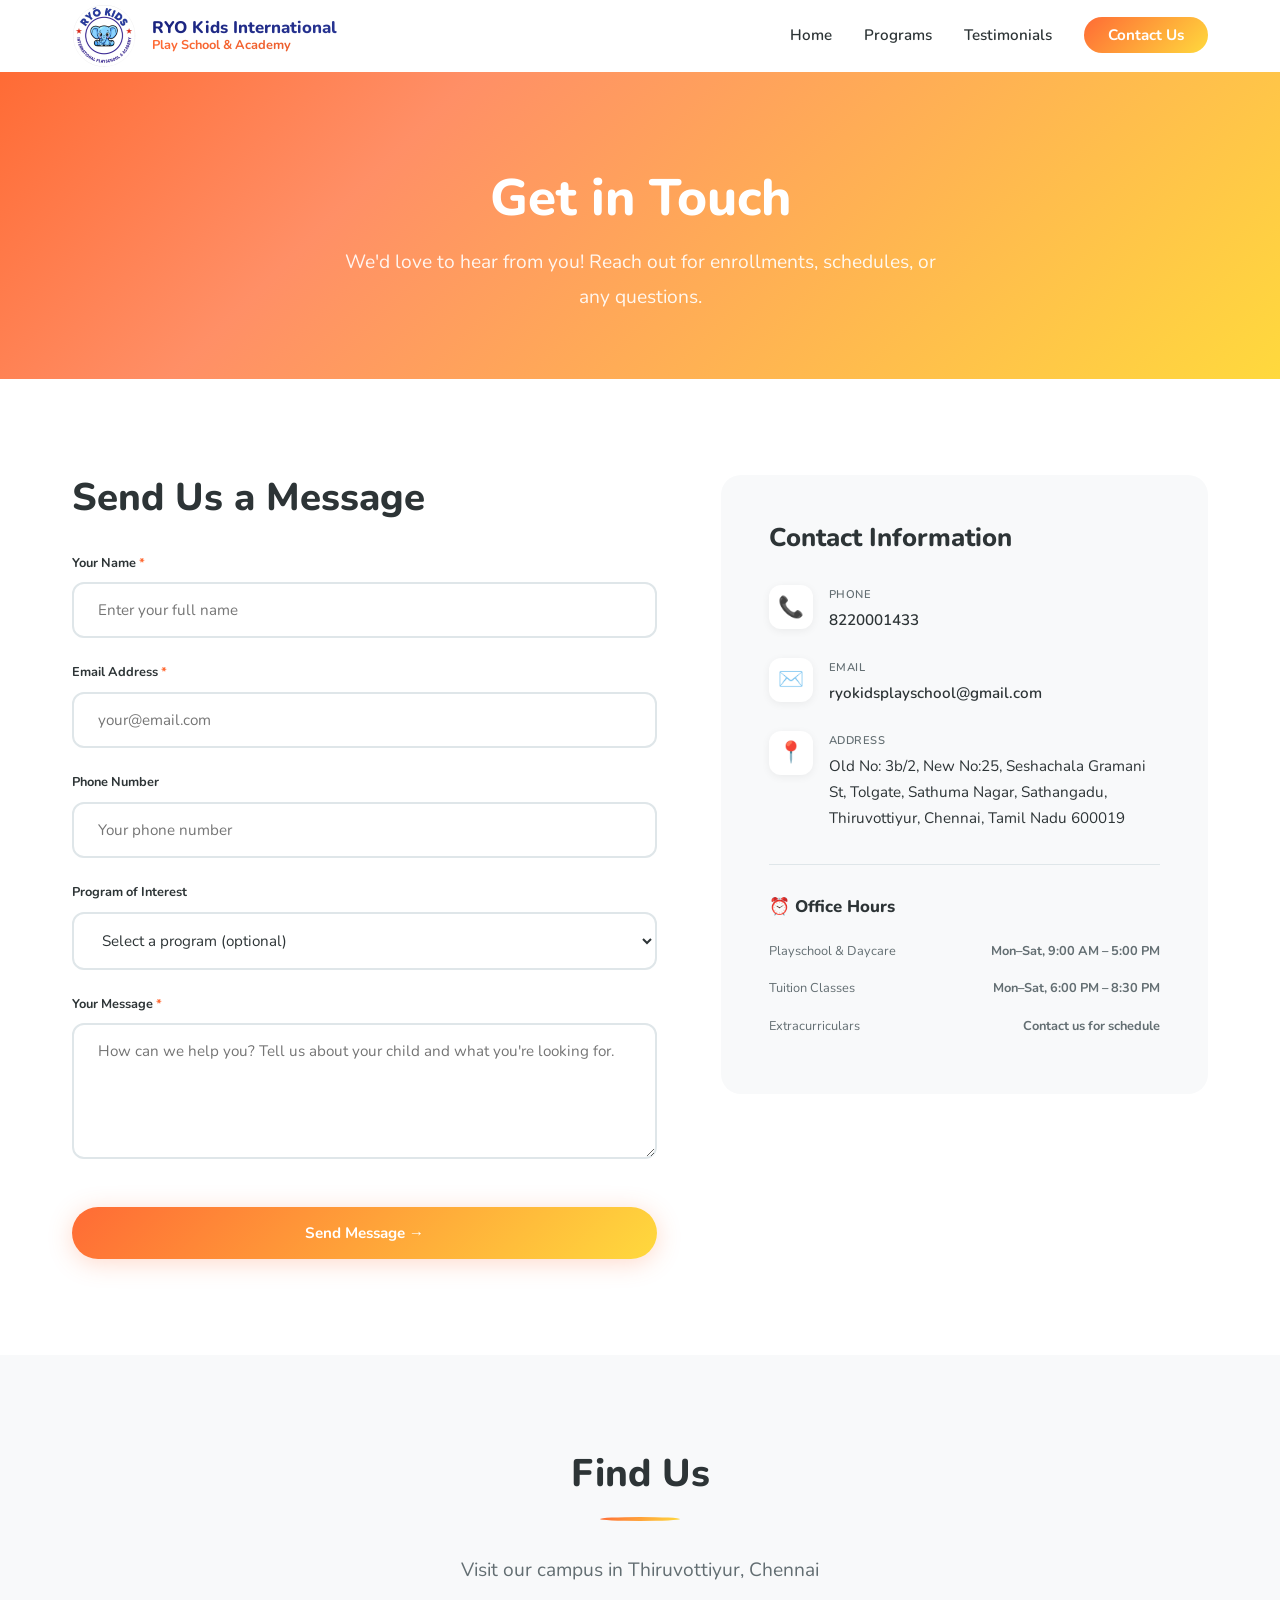
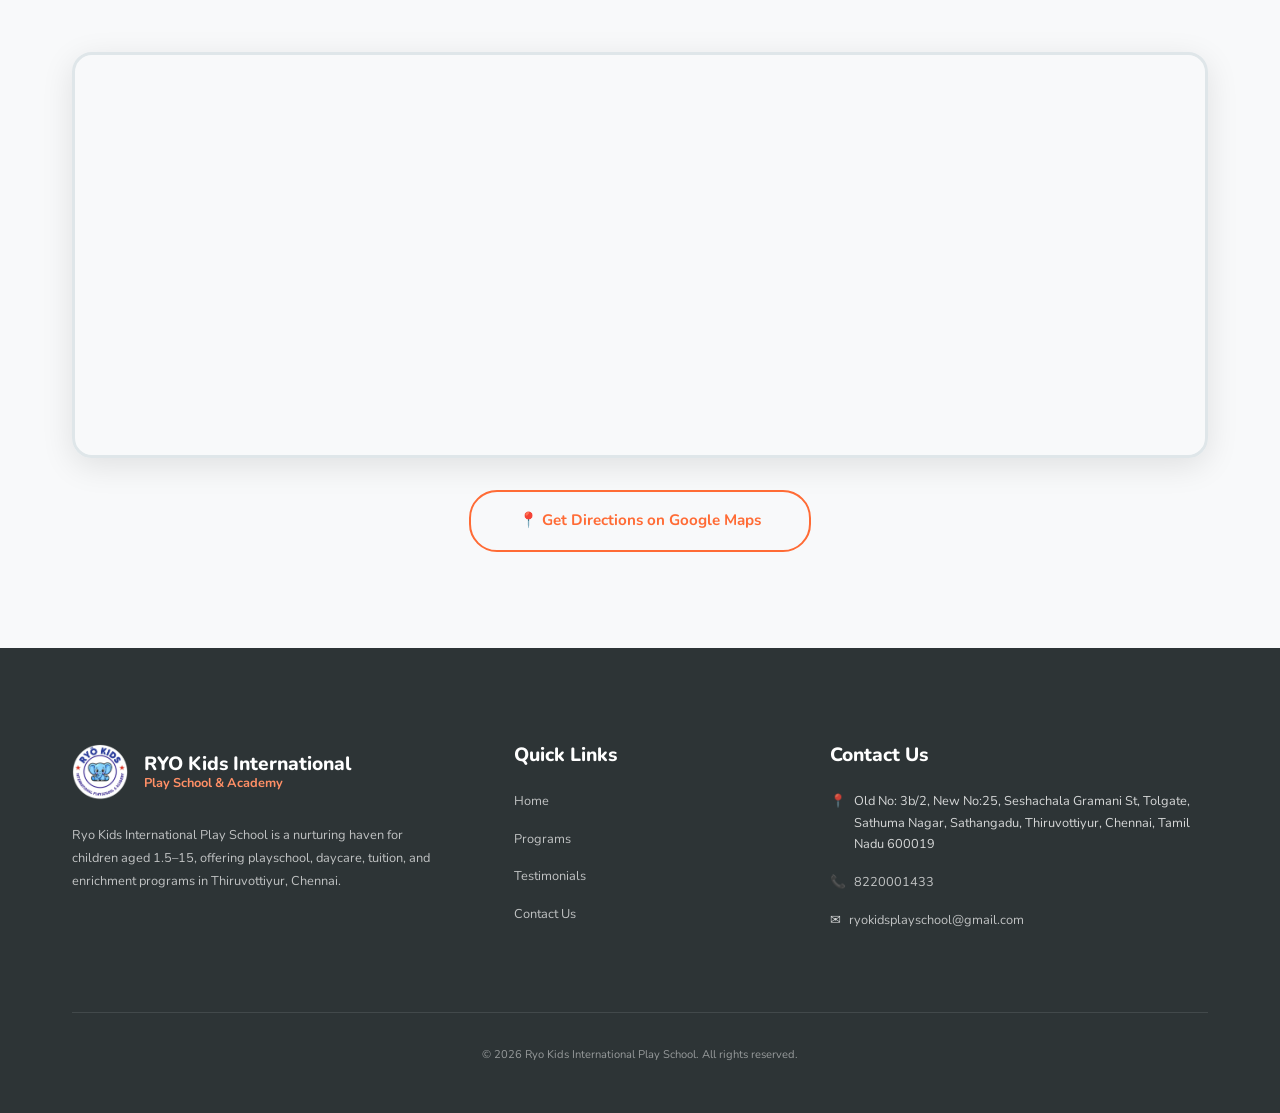
==== contact.html @ 199b9e84 "first commit" ====
<!DOCTYPE html>
<html lang="en">
<head>
  <meta charset="UTF-8">
  <meta name="viewport" content="width=device-width, initial-scale=1.0">
  <title>Contact Us | Ryo Kids International Play School</title>
  <meta name="description" content="Contact Ryo Kids International Play School for enrollments, fees, and schedules. Visit us at Thiruvottiyur, Chennai or call 8220001433.">
  <meta name="keywords" content="contact Ryo Kids, playschool enrollment Chennai, daycare admission Thiruvottiyur, kids program enquiry">
  <meta name="robots" content="index, follow">
  <link rel="canonical" href="http://ryokidsplayschool.com/contact.html">

  <!-- Open Graph -->
  <meta property="og:title" content="Contact Us | Ryo Kids International Play School">
  <meta property="og:description" content="Get in touch for enrollments, schedules, and fees. We're in Thiruvottiyur, Chennai.">
  <meta property="og:type" content="website">
  <meta property="og:url" content="http://ryokidsplayschool.com/contact.html">
  <meta property="og:image" content="http://ryokidsplayschool.com/images/playschool.png">

  <!-- Google Fonts -->
  <link rel="preconnect" href="https://fonts.googleapis.com">
  <link rel="preconnect" href="https://fonts.gstatic.com" crossorigin>
  <link href="https://fonts.googleapis.com/css2?family=Nunito:wght@400;600;700;800&display=swap" rel="stylesheet">

  <link rel="icon" type="image/x-icon" href="images/favicon.ico">
  <link rel="stylesheet" href="index.css">

  <!-- Google reCAPTCHA -->
  <script src="https://www.google.com/recaptcha/api.js" async defer></script>

  <!-- Google Analytics -->
  <script async src="https://www.googletagmanager.com/gtag/js?id=G-XXXXXXXXXX"></script>
  <script>
    window.dataLayer = window.dataLayer || [];
    function gtag(){dataLayer.push(arguments);}
    gtag('js', new Date());
    gtag('config', 'G-XXXXXXXXXX');
  </script>
</head>
<body>
  <!-- Header -->
  <header class="header" id="header">
    <nav class="nav container" aria-label="Main navigation">
      <a class="nav-logo" href="index.html">
        <img src="images/logo.png" alt="RYO Kids Logo" class="nav-logo-img"><span class="logo-text"><span class="logo-line1">RYO Kids International</span><span class="logo-line2">Play School & Academy</span></span>
      </a>
      <ul class="nav-links" id="nav-links">
        <li><a href="index.html">Home</a></li>
        <li><a href="programs.html">Programs</a></li>
        <li><a href="testimonials.html">Testimonials</a></li>
        <li><a href="contact.html" class="nav-cta active">Contact Us</a></li>
      </ul>
      <button class="nav-toggle" id="nav-toggle" aria-label="Toggle navigation" aria-expanded="false">☰</button>
    </nav>
    <div class="nav-overlay" id="nav-overlay"></div>
  </header>

  <main>
    <!-- Page Hero -->
    <section class="page-hero" id="page-hero">
      <div class="container">
        <h1>Get in Touch</h1>
        <p>We'd love to hear from you! Reach out for enrollments, schedules, or any questions.</p>
      </div>
    </section>

    <!-- Contact Section -->
    <section class="section" id="contact-section">
      <div class="container">
        <div class="contact-layout">

          <!-- Contact Form -->
          <div>
            <h2 style="margin-bottom: var(--space-xl);">Send Us a Message</h2>
            <!-- Configure form action URL to your backend endpoint -->
            <form id="contact-form" class="contact-form" action="#" method="POST" novalidate>

              <div class="form-group">
                <label for="name">Your Name <span style="color: var(--color-primary);">*</span></label>
                <input type="text" id="name" name="name" required placeholder="Enter your full name" autocomplete="name">
                <span class="form-error-text">Please enter your name</span>
              </div>

              <div class="form-group">
                <label for="email">Email Address <span style="color: var(--color-primary);">*</span></label>
                <input type="email" id="email" name="email" required placeholder="your@email.com" autocomplete="email">
                <span class="form-error-text">Please enter a valid email address</span>
              </div>

              <div class="form-group">
                <label for="phone">Phone Number</label>
                <input type="tel" id="phone" name="phone" placeholder="Your phone number" autocomplete="tel">
              </div>

              <div class="form-group">
                <label for="program">Program of Interest</label>
                <select id="program" name="program">
                  <option value="">Select a program (optional)</option>
                  <option value="playschool">Playschool & Daycare</option>
                  <option value="tuition">Tuition (Grades 1–10)</option>
                  <option value="drawing">Drawing</option>
                  <option value="karate">Karate</option>
                  <option value="dance">Dance</option>
                  <option value="keyboard">Keyboard Music</option>
                  <option value="handwriting">Handwriting</option>
                  <option value="yoga">Yoga</option>
                  <option value="tenth-grade">10th Grade Special Coaching</option>
                </select>
              </div>

              <div class="form-group">
                <label for="message">Your Message <span style="color: var(--color-primary);">*</span></label>
                <textarea id="message" name="message" rows="5" required placeholder="How can we help you? Tell us about your child and what you're looking for."></textarea>
                <span class="form-error-text">Please enter your message</span>
              </div>

              <!-- Google reCAPTCHA — Replace YOUR_RECAPTCHA_SITE_KEY with your actual key -->
              <div class="g-recaptcha" data-sitekey="YOUR_RECAPTCHA_SITE_KEY"></div>

              <button type="submit" class="btn-primary" id="submit-btn" style="width: 100%; justify-content: center;">Send Message →</button>

              <!-- Success Message -->
              <div id="form-success" class="form-message success" style="display: none;">
                ✅ Thank you for reaching out! We'll get back to you within 24 hours.
              </div>

              <!-- Error Message -->
              <div id="form-error" class="form-message error" style="display: none;">
                ❌ Something went wrong. Please try again, or contact us directly at <a href="tel:8220001433">8220001433</a> or <a href="mailto:ryokidsplayschool@gmail.com">ryokidsplayschool@gmail.com</a>
              </div>
            </form>
          </div>

          <!-- Contact Info Sidebar -->
          <div>
            <div class="contact-info-card">
              <h3>Contact Information</h3>

              <div class="contact-info-item">
                <div class="contact-info-icon">📞</div>
                <div>
                  <div class="contact-info-label">Phone</div>
                  <a href="tel:8220001433">8220001433</a>
                </div>
              </div>

              <div class="contact-info-item">
                <div class="contact-info-icon">✉️</div>
                <div>
                  <div class="contact-info-label">Email</div>
                  <a href="mailto:ryokidsplayschool@gmail.com">ryokidsplayschool@gmail.com</a>
                </div>
              </div>

              <div class="contact-info-item">
                <div class="contact-info-icon">📍</div>
                <div>
                  <div class="contact-info-label">Address</div>
                  <span>Old No: 3b/2, New No:25, Seshachala Gramani St, Tolgate, Sathuma Nagar, Sathangadu, Thiruvottiyur, Chennai, Tamil Nadu 600019</span>
                </div>
              </div>

              <div class="office-hours">
                <h4>⏰ Office Hours</h4>
                <div class="office-hours-item">
                  <span>Playschool & Daycare</span>
                  <strong>Mon–Sat, 9:00 AM – 5:00 PM</strong>
                </div>
                <div class="office-hours-item">
                  <span>Tuition Classes</span>
                  <strong>Mon–Sat, 6:00 PM – 8:30 PM</strong>
                </div>
                <div class="office-hours-item">
                  <span>Extracurriculars</span>
                  <strong>Contact us for schedule</strong>
                </div>
              </div>
            </div>
          </div>

        </div>
      </div>
    </section>

    <!-- Google Map Section -->
    <section class="section section-alt" id="map-section">
      <div class="container">
        <h2 class="section-title">Find Us</h2>
        <p class="section-subtitle">Visit our campus in Thiruvottiyur, Chennai</p>

        <div class="map-container">
          <iframe
            src="https://www.google.com/maps/embed?pb=!1m18!1m12!1m3!1d3885.2!2d80.3!3d13.15!2m3!1f0!2f0!3f0!3m2!1i1024!2i768!4f13.1!3m3!1m2!1s0x0%3A0x0!2sSeshachala+Gramani+St%2C+Sathangadu%2C+Thiruvottiyur%2C+Chennai%2C+Tamil+Nadu+600019!5e0!3m2!1sen!2sin!4v1"
            width="100%"
            height="400"
            style="border:0;"
            allowfullscreen=""
            loading="lazy"
            referrerpolicy="no-referrer-when-downgrade"
            title="Ryo Kids International Play School Location"
          ></iframe>
        </div>

        <div class="text-center" style="margin-top: var(--space-xl);">
          <a class="btn-secondary" href="https://www.google.com/maps/search/Old+No+3b+2+New+No+25+Seshachala+Gramani+St+Tolgate+Sathuma+Nagar+Sathangadu+Thiruvottiyur+Chennai+Tamil+Nadu+600019" target="_blank" rel="noopener noreferrer" id="map-directions-link">
            📍 Get Directions on Google Maps
          </a>
        </div>
      </div>
    </section>
  </main>

  <!-- Footer -->
  <footer class="footer" id="footer">
    <div class="container">
      <div class="footer-grid">
        <div>
          <div class="footer-brand">
            <img src="images/logo.png" alt="RYO Kids Logo">
            <div class="footer-brand-text">
              <span class="footer-line1">RYO Kids International</span>
              <span class="footer-line2">Play School & Academy</span>
            </div>
          </div>
          <p>Ryo Kids International Play School is a nurturing haven for children aged 1.5–15, offering playschool, daycare, tuition, and enrichment programs in Thiruvottiyur, Chennai.</p>
        </div>
        <div>
          <h4>Quick Links</h4>
          <div class="footer-links">
            <a href="index.html">Home</a>
            <a href="programs.html">Programs</a>
            <a href="testimonials.html">Testimonials</a>
            <a href="contact.html">Contact Us</a>
          </div>
        </div>
        <div>
          <h4>Contact Us</h4>
          <div class="footer-contact-item"><span>📍</span><span>Old No: 3b/2, New No:25, Seshachala Gramani St, Tolgate, Sathuma Nagar, Sathangadu, Thiruvottiyur, Chennai, Tamil Nadu 600019</span></div>
          <div class="footer-contact-item"><span>📞</span><a href="tel:8220001433">8220001433</a></div>
          <div class="footer-contact-item"><span>✉</span><a href="mailto:ryokidsplayschool@gmail.com">ryokidsplayschool@gmail.com</a></div>
        </div>
      </div>
      <div class="footer-bottom">
        <p>© 2026 Ryo Kids International Play School. All rights reserved.</p>
      </div>
    </div>
  </footer>

  <button class="back-to-top" id="back-to-top" aria-label="Back to top">↑</button>
  <script src="script.js"></script>
</body>
</html>
---- index.css ----
/* ============================================
   RYO KIDS INTERNATIONAL PLAY SCHOOL
   Design System & Global Styles
   ============================================ */

/* ---------- CSS Reset ---------- */
*, *::before, *::after {
  box-sizing: border-box;
  margin: 0;
  padding: 0;
}

html {
  scroll-behavior: smooth;
  scroll-padding-top: 80px;
}

/* ---------- Design Tokens ---------- */
:root {
  /* Primary Colors */
  --color-primary: #FF6B35;
  --color-primary-dark: #E55A2B;
  --color-primary-light: #FF8F66;
  --color-secondary: #4ECDC4;
  --color-secondary-dark: #3DBDB5;
  --color-secondary-light: #7EDDD7;
  --color-accent: #7B68EE;
  --color-accent-light: #9D8FF2;

  /* Supporting Colors */
  --color-yellow: #FFD93D;
  --color-yellow-light: #FFF3B0;
  --color-green: #2ECC71;
  --color-green-light: #A3E4C1;
  --color-pink: #FF6B8A;
  --color-pink-light: #FFB3C6;

  /* Neutrals */
  --color-dark: #2D3436;
  --color-dark-soft: #636E72;
  --color-gray: #B2BEC3;
  --color-gray-light: #DFE6E9;
  --color-light: #F8F9FA;
  --color-white: #FFFFFF;

  /* Gradients */
  --gradient-primary: linear-gradient(135deg, #FF6B35 0%, #FFD93D 100%);
  --gradient-secondary: linear-gradient(135deg, #4ECDC4 0%, #7B68EE 100%);
  --gradient-hero: linear-gradient(135deg, #FF6B35 0%, #FF8F66 30%, #FFD93D 100%);
  --gradient-cta: linear-gradient(135deg, #4ECDC4 0%, #2ECC71 100%);
  --gradient-dark: linear-gradient(135deg, #2D3436 0%, #636E72 100%);

  /* Typography */
  --font-primary: 'Nunito', sans-serif;
  --fs-xs: clamp(0.7rem, 0.8vw, 0.8rem);
  --fs-sm: clamp(0.8rem, 0.9vw, 0.9rem);
  --fs-base: clamp(0.95rem, 1vw, 1.05rem);
  --fs-md: clamp(1.05rem, 1.15vw, 1.15rem);
  --fs-lg: clamp(1.2rem, 1.5vw, 1.35rem);
  --fs-xl: clamp(1.4rem, 2vw, 1.75rem);
  --fs-2xl: clamp(1.75rem, 2.5vw, 2.25rem);
  --fs-3xl: clamp(2rem, 3vw, 2.75rem);
  --fs-4xl: clamp(2.5rem, 4vw, 3.5rem);

  /* Spacing */
  --space-xs: 0.25rem;
  --space-sm: 0.5rem;
  --space-md: 1rem;
  --space-lg: 1.5rem;
  --space-xl: 2rem;
  --space-2xl: 3rem;
  --space-3xl: 4rem;
  --space-4xl: 6rem;

  /* Border Radius */
  --radius-sm: 6px;
  --radius-md: 12px;
  --radius-lg: 20px;
  --radius-xl: 28px;
  --radius-full: 50%;

  /* Shadows */
  --shadow-sm: 0 2px 8px rgba(0,0,0,0.06);
  --shadow-md: 0 4px 16px rgba(0,0,0,0.08);
  --shadow-lg: 0 8px 32px rgba(0,0,0,0.1);
  --shadow-xl: 0 16px 48px rgba(0,0,0,0.12);
  --shadow-glow: 0 4px 24px rgba(255,107,53,0.25);

  /* Transitions */
  --transition-fast: 0.2s ease;
  --transition-normal: 0.3s ease;
  --transition-slow: 0.5s ease;
  --transition-bounce: 0.4s cubic-bezier(0.34, 1.56, 0.64, 1);

  /* Layout */
  --max-width: 1200px;
  --header-height: 72px;
}

/* ---------- Base Styles ---------- */
body {
  font-family: var(--font-primary);
  font-size: var(--fs-base);
  color: var(--color-dark);
  background-color: var(--color-white);
  line-height: 1.7;
  -webkit-font-smoothing: antialiased;
  -moz-osx-font-smoothing: grayscale;
  overflow-x: hidden;
}

h1, h2, h3, h4, h5, h6 {
  font-weight: 800;
  line-height: 1.2;
  color: var(--color-dark);
  margin-bottom: var(--space-md);
}

h1 { font-size: var(--fs-4xl); }
h2 { font-size: var(--fs-3xl); }
h3 { font-size: var(--fs-2xl); }
h4 { font-size: var(--fs-xl); }
h5 { font-size: var(--fs-lg); }
h6 { font-size: var(--fs-md); }

p {
  margin-bottom: var(--space-md);
  color: var(--color-dark-soft);
  line-height: 1.8;
}

a {
  color: var(--color-primary);
  text-decoration: none;
  transition: color var(--transition-fast);
}

a:hover {
  color: var(--color-primary-dark);
}

img {
  max-width: 100%;
  height: auto;
  display: block;
}

ul, ol {
  list-style: none;
}

/* ---------- Layout Utilities ---------- */
.container {
  max-width: var(--max-width);
  margin: 0 auto;
  padding: 0 var(--space-xl);
}

.section {
  padding: var(--space-4xl) 0;
}

.section-alt {
  background-color: var(--color-light);
}

.grid {
  display: grid;
  gap: var(--space-xl);
}

.flex-center {
  display: flex;
  align-items: center;
  justify-content: center;
}

.flex-between {
  display: flex;
  align-items: center;
  justify-content: space-between;
}

.flex-column {
  display: flex;
  flex-direction: column;
}

.text-center {
  text-align: center;
}

/* ---------- Section Title ---------- */
.section-title {
  font-size: var(--fs-3xl);
  text-align: center;
  margin-bottom: var(--space-3xl);
  position: relative;
  padding-bottom: var(--space-lg);
}

.section-title::after {
  content: '';
  position: absolute;
  bottom: 0;
  left: 50%;
  transform: translateX(-50%);
  width: 80px;
  height: 4px;
  background: var(--gradient-primary);
  border-radius: var(--radius-full);
}

.section-subtitle {
  text-align: center;
  font-size: var(--fs-lg);
  color: var(--color-dark-soft);
  max-width: 600px;
  margin: calc(-1 * var(--space-xl)) auto var(--space-3xl);
}

/* ---------- Buttons ---------- */
.btn-primary {
  display: inline-flex;
  align-items: center;
  gap: var(--space-sm);
  padding: var(--space-md) var(--space-2xl);
  background: var(--gradient-primary);
  color: var(--color-white);
  font-family: var(--font-primary);
  font-size: var(--fs-base);
  font-weight: 700;
  border: none;
  border-radius: var(--radius-xl);
  cursor: pointer;
  transition: all var(--transition-normal);
  box-shadow: var(--shadow-glow);
  text-decoration: none;
}

.btn-primary:hover {
  transform: translateY(-2px);
  box-shadow: 0 8px 32px rgba(255,107,53,0.35);
  color: var(--color-white);
}

.btn-primary:active {
  transform: translateY(0);
}

.btn-secondary {
  display: inline-flex;
  align-items: center;
  gap: var(--space-sm);
  padding: var(--space-md) var(--space-2xl);
  background: transparent;
  color: var(--color-primary);
  font-family: var(--font-primary);
  font-size: var(--fs-base);
  font-weight: 700;
  border: 2px solid var(--color-primary);
  border-radius: var(--radius-xl);
  cursor: pointer;
  transition: all var(--transition-normal);
  text-decoration: none;
}

.btn-secondary:hover {
  background: var(--color-primary);
  color: var(--color-white);
  transform: translateY(-2px);
}

.btn-white {
  display: inline-flex;
  align-items: center;
  gap: var(--space-sm);
  padding: var(--space-md) var(--space-2xl);
  background: var(--color-white);
  color: var(--color-primary);
  font-family: var(--font-primary);
  font-size: var(--fs-base);
  font-weight: 700;
  border: none;
  border-radius: var(--radius-xl);
  cursor: pointer;
  transition: all var(--transition-normal);
  box-shadow: var(--shadow-md);
  text-decoration: none;
}

.btn-white:hover {
  transform: translateY(-2px);
  box-shadow: var(--shadow-lg);
  color: var(--color-primary-dark);
}

/* ---------- Cards ---------- */
.card {
  background: var(--color-white);
  border-radius: var(--radius-lg);
  box-shadow: var(--shadow-md);
  overflow: hidden;
  transition: all var(--transition-normal);
}

.card:hover {
  transform: translateY(-6px);
  box-shadow: var(--shadow-xl);
}

/* ---------- Header / Navbar ---------- */
.header {
  position: fixed;
  top: 0;
  left: 0;
  right: 0;
  height: var(--header-height);
  background: rgba(255,255,255,0.95);
  backdrop-filter: blur(12px);
  -webkit-backdrop-filter: blur(12px);
  z-index: 1000;
  transition: all var(--transition-normal);
  border-bottom: 1px solid transparent;
}

.header.scrolled {
  background: rgba(255,255,255,0.98);
  border-bottom: 1px solid var(--color-gray-light);
  box-shadow: var(--shadow-sm);
}

.nav {
  display: flex;
  align-items: center;
  justify-content: space-between;
  height: 100%;
}

.nav-logo {
  font-size: var(--fs-lg);
  font-weight: 800;
  color: var(--color-dark);
  text-decoration: none;
  display: flex;
  align-items: center;
  gap: var(--space-md);
  transition: color var(--transition-fast);
}

.nav-logo:hover {
  color: var(--color-primary);
}

.nav-logo img {
  height: 64px;
  width: auto;
}

.nav-logo-img {
  height: 64px;
  width: 64px;
  border-radius: var(--radius-full);
  object-fit: cover;
  flex-shrink: 0;
}

.logo-text {
  display: flex;
  flex-direction: column;
  line-height: 1.2;
}

.logo-text .logo-line1 {
  background: linear-gradient(135deg, #1a237e 0%, #283593 100%);
  -webkit-background-clip: text;
  -webkit-text-fill-color: transparent;
  background-clip: text;
  font-size: var(--fs-md);
  font-weight: 800;
  white-space: nowrap;
}

.logo-text .logo-line2 {
  background: linear-gradient(135deg, #FF6B35 0%, #E55A2B 100%);
  -webkit-background-clip: text;
  -webkit-text-fill-color: transparent;
  background-clip: text;
  font-size: var(--fs-sm);
  font-weight: 700;
  white-space: nowrap;
}

.nav-links {
  display: flex;
  align-items: center;
  gap: var(--space-xl);
}

.nav-links a {
  font-size: var(--fs-base);
  font-weight: 600;
  color: var(--color-dark);
  text-decoration: none;
  position: relative;
  padding: var(--space-xs) 0;
  transition: color var(--transition-fast);
}

.nav-links a::after {
  content: '';
  position: absolute;
  bottom: -2px;
  left: 0;
  width: 0;
  height: 3px;
  background: var(--gradient-primary);
  border-radius: var(--radius-full);
  transition: width var(--transition-normal);
}

.nav-links a:hover,
.nav-links a.active {
  color: var(--color-primary);
}

.nav-links a:hover::after,
.nav-links a.active::after {
  width: 100%;
}

.nav-cta {
  padding: var(--space-sm) var(--space-lg) !important;
  background: var(--gradient-primary);
  color: var(--color-white) !important;
  border-radius: var(--radius-xl);
  font-weight: 700 !important;
}

.nav-cta::after {
  display: none !important;
}

.nav-cta:hover {
  color: var(--color-white) !important;
  transform: translateY(-1px);
  box-shadow: var(--shadow-glow);
}

.nav-toggle {
  display: none;
  background: none;
  border: none;
  font-size: 1.8rem;
  color: var(--color-dark);
  cursor: pointer;
  padding: var(--space-sm);
  line-height: 1;
  z-index: 1001;
}

/* ---------- Hero Section ---------- */
.hero {
  margin-top: var(--header-height);
  min-height: 85vh;
  display: flex;
  align-items: center;
  position: relative;
  overflow: hidden;
  background: var(--gradient-hero);
}

.hero::before {
  content: '';
  position: absolute;
  top: -50%;
  right: -20%;
  width: 600px;
  height: 600px;
  border-radius: 50%;
  background: rgba(255,255,255,0.1);
  animation: float 8s ease-in-out infinite;
}

.hero::after {
  content: '';
  position: absolute;
  bottom: -30%;
  left: -10%;
  width: 400px;
  height: 400px;
  border-radius: 50%;
  background: rgba(255,255,255,0.08);
  animation: float 6s ease-in-out infinite reverse;
}

.hero-content {
  position: relative;
  z-index: 1;
  text-align: center;
  padding: var(--space-4xl) 0;
}

.hero h1 {
  color: var(--color-white);
  margin-bottom: var(--space-lg);
  text-shadow: 0 2px 8px rgba(0,0,0,0.1);
}

.hero p {
  color: rgba(255,255,255,0.9);
  font-size: var(--fs-lg);
  max-width: 700px;
  margin: 0 auto var(--space-2xl);
}

.hero-buttons {
  display: flex;
  gap: var(--space-lg);
  justify-content: center;
  flex-wrap: wrap;
}

/* ---------- Programs Grid (Homepage) ---------- */
.programs-grid {
  display: grid;
  grid-template-columns: repeat(3, 1fr);
  gap: var(--space-xl);
}

.program-card {
  text-decoration: none;
  color: inherit;
  display: flex;
  flex-direction: column;
}

.program-card:hover {
  color: inherit;
}

.program-card img {
  width: 100%;
  height: 220px;
  object-fit: cover;
  transition: transform var(--transition-normal);
}

.program-card:hover img {
  transform: scale(1.05);
}

.program-card-content {
  padding: var(--space-lg);
  flex: 1;
  display: flex;
  flex-direction: column;
}

.program-card h3 {
  font-size: var(--fs-lg);
  margin-bottom: var(--space-sm);
  color: var(--color-dark);
}

.program-card p {
  font-size: var(--fs-sm);
  color: var(--color-dark-soft);
  flex: 1;
}

.card-link {
  color: var(--color-primary);
  font-weight: 700;
  font-size: var(--fs-sm);
  display: inline-flex;
  align-items: center;
  gap: var(--space-xs);
  margin-top: var(--space-md);
  transition: gap var(--transition-fast);
}

.program-card:hover .card-link {
  gap: var(--space-sm);
}

/* ---------- Programs Page - Alternating Sections ---------- */
.program-section {
  display: grid;
  grid-template-columns: 1fr 1fr;
  gap: var(--space-3xl);
  align-items: center;
  padding: var(--space-4xl) 0;
}

.program-section:nth-child(even) .program-section-image {
  order: 2;
}

.program-section:nth-child(even) .program-section-content {
  order: 1;
}

.program-section-image {
  border-radius: var(--radius-lg);
  overflow: hidden;
  box-shadow: var(--shadow-lg);
  position: relative;
}

.program-section-image img {
  width: 100%;
  height: 400px;
  object-fit: cover;
  transition: transform var(--transition-slow);
}

.program-section:hover .program-section-image img {
  transform: scale(1.03);
}

.program-section-image::after {
  content: '';
  position: absolute;
  inset: 0;
  background: linear-gradient(to bottom, transparent 60%, rgba(0,0,0,0.15));
  pointer-events: none;
}

.program-section-content h2 {
  font-size: var(--fs-2xl);
  margin-bottom: var(--space-md);
  color: var(--color-dark);
}

.program-section-content .program-meta {
  display: flex;
  flex-wrap: wrap;
  gap: var(--space-md);
  margin-bottom: var(--space-lg);
}

.program-meta-item {
  display: inline-flex;
  align-items: center;
  gap: var(--space-xs);
  padding: var(--space-xs) var(--space-md);
  background: var(--color-light);
  border-radius: var(--radius-xl);
  font-size: var(--fs-sm);
  font-weight: 600;
  color: var(--color-dark-soft);
}

.program-section-content p {
  font-size: var(--fs-base);
  line-height: 1.8;
  color: var(--color-dark-soft);
  margin-bottom: var(--space-lg);
}

.program-section-content .btn-primary {
  align-self: flex-start;
}

/* Program section divider */
.program-section + .program-section {
  border-top: 1px solid var(--color-gray-light);
}

/* ---------- Quick Nav (Programs Page) ---------- */
.quick-nav {
  position: sticky;
  top: var(--header-height);
  background: var(--color-white);
  border-bottom: 1px solid var(--color-gray-light);
  z-index: 99;
  overflow-x: auto;
  -webkit-overflow-scrolling: touch;
  scrollbar-width: none;
}

.quick-nav::-webkit-scrollbar {
  display: none;
}

.quick-nav-links {
  display: flex;
  gap: var(--space-xs);
  padding: var(--space-md) var(--space-xl);
  max-width: var(--max-width);
  margin: 0 auto;
  white-space: nowrap;
}

.quick-nav-links a {
  padding: var(--space-sm) var(--space-lg);
  border-radius: var(--radius-xl);
  font-size: var(--fs-sm);
  font-weight: 600;
  color: var(--color-dark-soft);
  text-decoration: none;
  transition: all var(--transition-fast);
  flex-shrink: 0;
}

.quick-nav-links a:hover,
.quick-nav-links a.active {
  background: var(--color-primary);
  color: var(--color-white);
}

/* ---------- Testimonials Grid ---------- */
.testimonials-grid {
  display: grid;
  grid-template-columns: repeat(3, 1fr);
  gap: var(--space-xl);
}

.testimonial-card {
  padding: var(--space-2xl);
  position: relative;
  border-left: 4px solid var(--color-primary);
}

.testimonial-card:nth-child(2) { border-left-color: var(--color-secondary); }
.testimonial-card:nth-child(3) { border-left-color: var(--color-accent); }
.testimonial-card:nth-child(4) { border-left-color: var(--color-green); }
.testimonial-card:nth-child(5) { border-left-color: var(--color-yellow); }
.testimonial-card:nth-child(6) { border-left-color: var(--color-pink); }

.testimonial-quote-mark {
  font-size: 4rem;
  line-height: 1;
  color: var(--color-gray-light);
  font-family: Georgia, serif;
  margin-bottom: var(--space-sm);
}

.testimonial-stars {
  color: var(--color-yellow);
  font-size: var(--fs-lg);
  margin-bottom: var(--space-md);
  letter-spacing: 2px;
}

.testimonial-text {
  font-size: var(--fs-base);
  line-height: 1.8;
  color: var(--color-dark-soft);
  font-style: italic;
  margin-bottom: var(--space-lg);
}

.testimonial-author {
  display: flex;
  align-items: center;
  gap: var(--space-md);
}

.testimonial-avatar {
  width: 48px;
  height: 48px;
  border-radius: var(--radius-full);
  display: flex;
  align-items: center;
  justify-content: center;
  font-weight: 800;
  font-size: var(--fs-sm);
  color: var(--color-white);
  flex-shrink: 0;
}

.testimonial-card:nth-child(1) .testimonial-avatar { background: var(--color-primary); }
.testimonial-card:nth-child(2) .testimonial-avatar { background: var(--color-secondary); }
.testimonial-card:nth-child(3) .testimonial-avatar { background: var(--color-accent); }
.testimonial-card:nth-child(4) .testimonial-avatar { background: var(--color-green); }
.testimonial-card:nth-child(5) .testimonial-avatar { background: var(--color-yellow); color: var(--color-dark); }
.testimonial-card:nth-child(6) .testimonial-avatar { background: var(--color-pink); }

.testimonial-name {
  font-weight: 700;
  color: var(--color-dark);
  font-size: var(--fs-base);
}

.testimonial-context {
  font-size: var(--fs-sm);
  color: var(--color-dark-soft);
}

/* ---------- Contact Page ---------- */
.contact-layout {
  display: grid;
  grid-template-columns: 1.2fr 1fr;
  gap: var(--space-3xl);
}

.contact-form {
  display: flex;
  flex-direction: column;
  gap: var(--space-lg);
}

.form-group {
  display: flex;
  flex-direction: column;
  gap: var(--space-sm);
}

.form-group label {
  font-weight: 700;
  font-size: var(--fs-sm);
  color: var(--color-dark);
}

.form-group input,
.form-group textarea,
.form-group select {
  padding: var(--space-md) var(--space-lg);
  border: 2px solid var(--color-gray-light);
  border-radius: var(--radius-md);
  font-family: var(--font-primary);
  font-size: var(--fs-base);
  color: var(--color-dark);
  transition: border-color var(--transition-fast), box-shadow var(--transition-fast);
  background: var(--color-white);
  width: 100%;
}

.form-group input:focus,
.form-group textarea:focus,
.form-group select:focus {
  outline: none;
  border-color: var(--color-primary);
  box-shadow: 0 0 0 4px rgba(255,107,53,0.1);
}

.form-group input.error,
.form-group textarea.error {
  border-color: #e74c3c;
  box-shadow: 0 0 0 4px rgba(231,76,60,0.1);
}

.form-error-text {
  font-size: var(--fs-xs);
  color: #e74c3c;
  display: none;
}

.form-group input.error ~ .form-error-text,
.form-group textarea.error ~ .form-error-text {
  display: block;
}

.form-message {
  padding: var(--space-md) var(--space-lg);
  border-radius: var(--radius-md);
  font-weight: 600;
  font-size: var(--fs-sm);
}

.form-message.success {
  background: var(--color-green-light);
  color: #1a7a42;
  border: 1px solid var(--color-green);
}

.form-message.error {
  background: #ffeaea;
  color: #c0392b;
  border: 1px solid #e74c3c;
}

/* Contact Info Sidebar */
.contact-info-card {
  background: var(--color-light);
  border-radius: var(--radius-lg);
  padding: var(--space-2xl);
}

.contact-info-card h3 {
  font-size: var(--fs-xl);
  margin-bottom: var(--space-xl);
}

.contact-info-item {
  display: flex;
  align-items: flex-start;
  gap: var(--space-md);
  margin-bottom: var(--space-lg);
}

.contact-info-icon {
  width: 44px;
  height: 44px;
  border-radius: var(--radius-md);
  display: flex;
  align-items: center;
  justify-content: center;
  font-size: 1.3rem;
  flex-shrink: 0;
  background: var(--color-white);
  box-shadow: var(--shadow-sm);
}

.contact-info-item a {
  color: var(--color-dark);
  font-weight: 600;
  transition: color var(--transition-fast);
}

.contact-info-item a:hover {
  color: var(--color-primary);
}

.contact-info-label {
  font-size: var(--fs-xs);
  color: var(--color-dark-soft);
  font-weight: 600;
  text-transform: uppercase;
  letter-spacing: 0.5px;
  margin-bottom: var(--space-xs);
}

.office-hours {
  margin-top: var(--space-xl);
  padding-top: var(--space-xl);
  border-top: 1px solid var(--color-gray-light);
}

.office-hours h4 {
  font-size: var(--fs-md);
  margin-bottom: var(--space-md);
}

.office-hours-item {
  display: flex;
  justify-content: space-between;
  padding: var(--space-sm) 0;
  font-size: var(--fs-sm);
  color: var(--color-dark-soft);
}

/* Map Section */
.map-section {
  margin-top: var(--space-3xl);
}

.map-container {
  border-radius: var(--radius-lg);
  overflow: hidden;
  box-shadow: var(--shadow-lg);
  border: 3px solid var(--color-gray-light);
}

.map-container iframe {
  width: 100%;
  height: 400px;
  display: block;
}

/* ---------- Contact CTA Strip ---------- */
.contact-cta {
  background: var(--gradient-dark);
  color: var(--color-white);
  text-align: center;
}

.contact-cta h2 {
  color: var(--color-white);
  margin-bottom: var(--space-md);
}

.contact-cta p {
  color: rgba(255,255,255,0.8);
  font-size: var(--fs-lg);
  margin-bottom: var(--space-xl);
}

.contact-cta-links {
  display: flex;
  justify-content: center;
  gap: var(--space-2xl);
  margin-bottom: var(--space-xl);
  flex-wrap: wrap;
}

.contact-cta-links a {
  color: var(--color-white);
  font-size: var(--fs-lg);
  font-weight: 700;
  display: flex;
  align-items: center;
  gap: var(--space-sm);
  transition: all var(--transition-fast);
  text-decoration: none;
}

.contact-cta-links a:hover {
  color: var(--color-yellow);
  transform: translateY(-2px);
}

/* ---------- Testimonial Teaser (Homepage) ---------- */
.testimonial-teaser {
  background: var(--color-light);
}

.testimonial-teaser-grid {
  display: grid;
  grid-template-columns: repeat(3, 1fr);
  gap: var(--space-xl);
  margin-bottom: var(--space-2xl);
}

.teaser-card {
  background: var(--color-white);
  padding: var(--space-xl);
  border-radius: var(--radius-lg);
  box-shadow: var(--shadow-sm);
  text-align: center;
  transition: all var(--transition-normal);
}

.teaser-card:hover {
  box-shadow: var(--shadow-md);
  transform: translateY(-4px);
}

.teaser-card .testimonial-stars {
  margin-bottom: var(--space-md);
}

.teaser-card p {
  font-style: italic;
  font-size: var(--fs-sm);
  color: var(--color-dark-soft);
  margin-bottom: var(--space-md);
}

.teaser-card strong {
  color: var(--color-dark);
  font-size: var(--fs-sm);
}

/* ---------- Page Hero (Inner Pages) ---------- */
.page-hero {
  margin-top: var(--header-height);
  padding: var(--space-4xl) 0 var(--space-3xl);
  background: var(--gradient-hero);
  text-align: center;
}

.page-hero h1 {
  color: var(--color-white);
  margin-bottom: var(--space-md);
}

.page-hero p {
  color: rgba(255,255,255,0.9);
  font-size: var(--fs-lg);
  max-width: 600px;
  margin: 0 auto;
}

/* ---------- Footer ---------- */
.footer {
  background: var(--color-dark);
  color: rgba(255,255,255,0.8);
  padding: var(--space-4xl) 0 var(--space-xl);
}

.footer-grid {
  display: grid;
  grid-template-columns: 1.5fr 1fr 1.5fr;
  gap: var(--space-3xl);
  margin-bottom: var(--space-3xl);
}

.footer-brand {
  display: flex;
  align-items: center;
  gap: var(--space-md);
  margin-bottom: var(--space-lg);
}

.footer-brand img {
  height: 56px;
  width: 56px;
  border-radius: var(--radius-full);
  object-fit: cover;
  flex-shrink: 0;
}

.footer-brand-text {
  display: flex;
  flex-direction: column;
  line-height: 1.2;
}

.footer-brand-text .footer-line1 {
  color: var(--color-white);
  font-size: var(--fs-lg);
  font-weight: 800;
}

.footer-brand-text .footer-line2 {
  color: var(--color-primary-light);
  font-size: var(--fs-sm);
  font-weight: 700;
}

.footer h4 {
  color: var(--color-white);
  margin-bottom: var(--space-lg);
  font-size: var(--fs-lg);
}

.footer p {
  color: rgba(255,255,255,0.7);
  font-size: var(--fs-sm);
  line-height: 1.8;
}

.footer-links {
  display: flex;
  flex-direction: column;
  gap: var(--space-md);
}

.footer-links a {
  color: rgba(255,255,255,0.7);
  font-size: var(--fs-sm);
  transition: all var(--transition-fast);
  text-decoration: none;
}

.footer-links a:hover {
  color: var(--color-primary);
  padding-left: var(--space-sm);
}

.footer-contact-item {
  display: flex;
  align-items: flex-start;
  gap: var(--space-sm);
  margin-bottom: var(--space-md);
  font-size: var(--fs-sm);
}

.footer-contact-item a {
  color: rgba(255,255,255,0.7);
  text-decoration: none;
  transition: color var(--transition-fast);
}

.footer-contact-item a:hover {
  color: var(--color-primary);
}

.footer-bottom {
  border-top: 1px solid rgba(255,255,255,0.1);
  padding-top: var(--space-xl);
  text-align: center;
}

.footer-bottom p {
  font-size: var(--fs-xs);
  color: rgba(255,255,255,0.5);
}

/* ---------- Back to Top ---------- */
.back-to-top {
  position: fixed;
  bottom: 2rem;
  right: 2rem;
  width: 48px;
  height: 48px;
  border-radius: var(--radius-full);
  background: var(--gradient-primary);
  color: var(--color-white);
  border: none;
  font-size: 1.4rem;
  cursor: pointer;
  opacity: 0;
  visibility: hidden;
  transform: translateY(20px);
  transition: all var(--transition-normal);
  box-shadow: var(--shadow-lg);
  z-index: 99;
  display: flex;
  align-items: center;
  justify-content: center;
}

.back-to-top.visible {
  opacity: 1;
  visibility: visible;
  transform: translateY(0);
}

.back-to-top:hover {
  transform: translateY(-4px);
  box-shadow: var(--shadow-xl);
}

/* ---------- Animations ---------- */
@keyframes fadeInUp {
  from {
    opacity: 0;
    transform: translateY(30px);
  }
  to {
    opacity: 1;
    transform: translateY(0);
  }
}

@keyframes float {
  0%, 100% { transform: translateY(0px); }
  50% { transform: translateY(-20px); }
}

@keyframes slideInLeft {
  from {
    opacity: 0;
    transform: translateX(-40px);
  }
  to {
    opacity: 1;
    transform: translateX(0);
  }
}

@keyframes slideInRight {
  from {
    opacity: 0;
    transform: translateX(40px);
  }
  to {
    opacity: 1;
    transform: translateX(0);
  }
}

.animate-in {
  opacity: 0;
  transform: translateY(30px);
  transition: opacity 0.6s ease, transform 0.6s ease;
}

.animate-in.visible {
  opacity: 1;
  transform: translateY(0);
}

/* ---------- Accessibility ---------- */
:focus-visible {
  outline: 3px solid var(--color-primary);
  outline-offset: 3px;
  border-radius: var(--radius-sm);
}

/* Reduced motion */
@media (prefers-reduced-motion: reduce) {
  *, *::before, *::after {
    animation-duration: 0.01ms !important;
    animation-iteration-count: 1 !important;
    transition-duration: 0.01ms !important;
    scroll-behavior: auto !important;
  }

  .animate-in {
    opacity: 1;
    transform: none;
  }
}

/* ---------- Print Styles ---------- */
@media print {
  .header, .footer, .back-to-top, .nav-toggle, .quick-nav {
    display: none !important;
  }

  body {
    color: #000;
    background: #fff;
  }

  .hero, .page-hero {
    background: #f0f0f0 !important;
    color: #000 !important;
    min-height: auto;
    padding: 2rem 0;
  }

  .hero h1, .page-hero h1 {
    color: #000;
  }

  .section {
    padding: 1rem 0;
  }
}

/* ---------- Responsive: Tablet ---------- */
@media (max-width: 1024px) {
  .programs-grid {
    grid-template-columns: repeat(2, 1fr);
  }

  .testimonials-grid {
    grid-template-columns: repeat(2, 1fr);
  }

  .testimonial-teaser-grid {
    grid-template-columns: repeat(2, 1fr);
  }

  .footer-grid {
    grid-template-columns: 1fr 1fr;
    gap: var(--space-2xl);
  }

  .contact-layout {
    grid-template-columns: 1fr;
    gap: var(--space-2xl);
  }
}

/* ---------- Responsive: Mobile ---------- */
@media (max-width: 768px) {
  :root {
    --header-height: 64px;
  }

  .container {
    padding: 0 var(--space-lg);
  }

  .section {
    padding: var(--space-3xl) 0;
  }

  /* Mobile nav */
  .nav-toggle {
    display: block;
  }

  .nav-logo-img {
    height: 48px !important;
    width: 48px !important;
  }

  .logo-text .logo-line1 {
    font-size: var(--fs-sm);
  }

  .logo-text .logo-line2 {
    font-size: var(--fs-xs);
  }

  .nav-links {
    position: fixed;
    top: 0;
    right: -100%;
    width: 75%;
    max-width: 320px;
    height: 100vh;
    background: var(--color-white);
    flex-direction: column;
    padding: calc(var(--header-height) + var(--space-xl)) var(--space-xl) var(--space-xl);
    box-shadow: -4px 0 24px rgba(0,0,0,0.15);
    transition: right var(--transition-normal);
    gap: var(--space-lg);
    z-index: 1000;
  }

  .nav-links.active {
    right: 0;
  }

  .nav-overlay {
    display: none;
    position: fixed;
    inset: 0;
    background: rgba(0,0,0,0.4);
    z-index: 999;
  }

  .nav-overlay.active {
    display: block;
  }

  /* Hero */
  .hero {
    min-height: 70vh;
  }

  .hero-buttons {
    flex-direction: column;
    align-items: center;
  }

  /* Programs grid */
  .programs-grid {
    grid-template-columns: 1fr;
  }

  /* Program sections (alternating) */
  .program-section {
    grid-template-columns: 1fr;
    gap: var(--space-xl);
  }

  .program-section:nth-child(even) .program-section-image,
  .program-section:nth-child(even) .program-section-content {
    order: unset;
  }

  .program-section-image img {
    height: 280px;
  }

  /* Testimonials */
  .testimonials-grid {
    grid-template-columns: 1fr;
  }

  .testimonial-teaser-grid {
    grid-template-columns: 1fr;
  }

  /* Footer */
  .footer-grid {
    grid-template-columns: 1fr;
    gap: var(--space-2xl);
  }

  /* Contact CTA */
  .contact-cta-links {
    flex-direction: column;
    align-items: center;
    gap: var(--space-lg);
  }

  /* Buttons */
  .btn-primary, .btn-secondary, .btn-white {
    width: 100%;
    justify-content: center;
    max-width: 300px;
  }
}

/* ---------- Responsive: Small Mobile ---------- */
@media (max-width: 400px) {
  .container {
    padding: 0 var(--space-md);
  }

  .program-section-image img {
    height: 220px;
  }

  .testimonial-card {
    padding: var(--space-lg);
  }
}
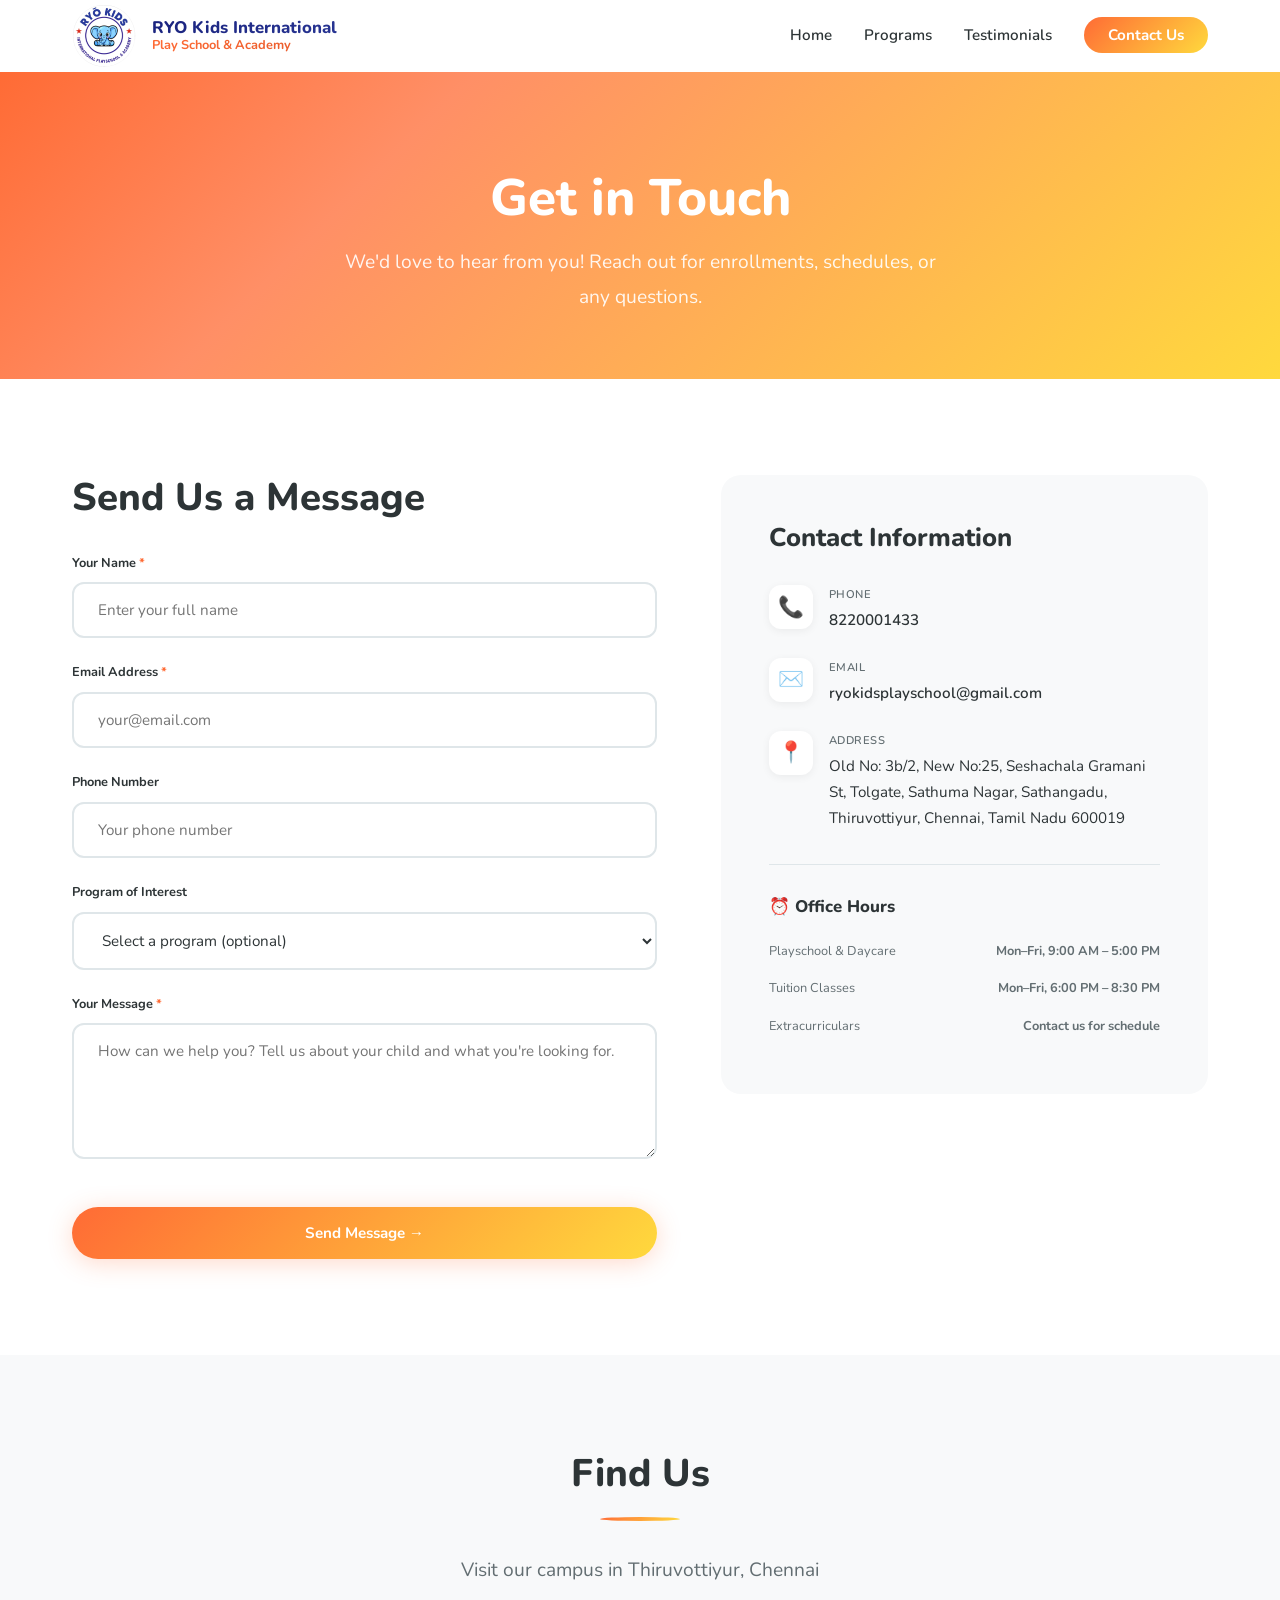
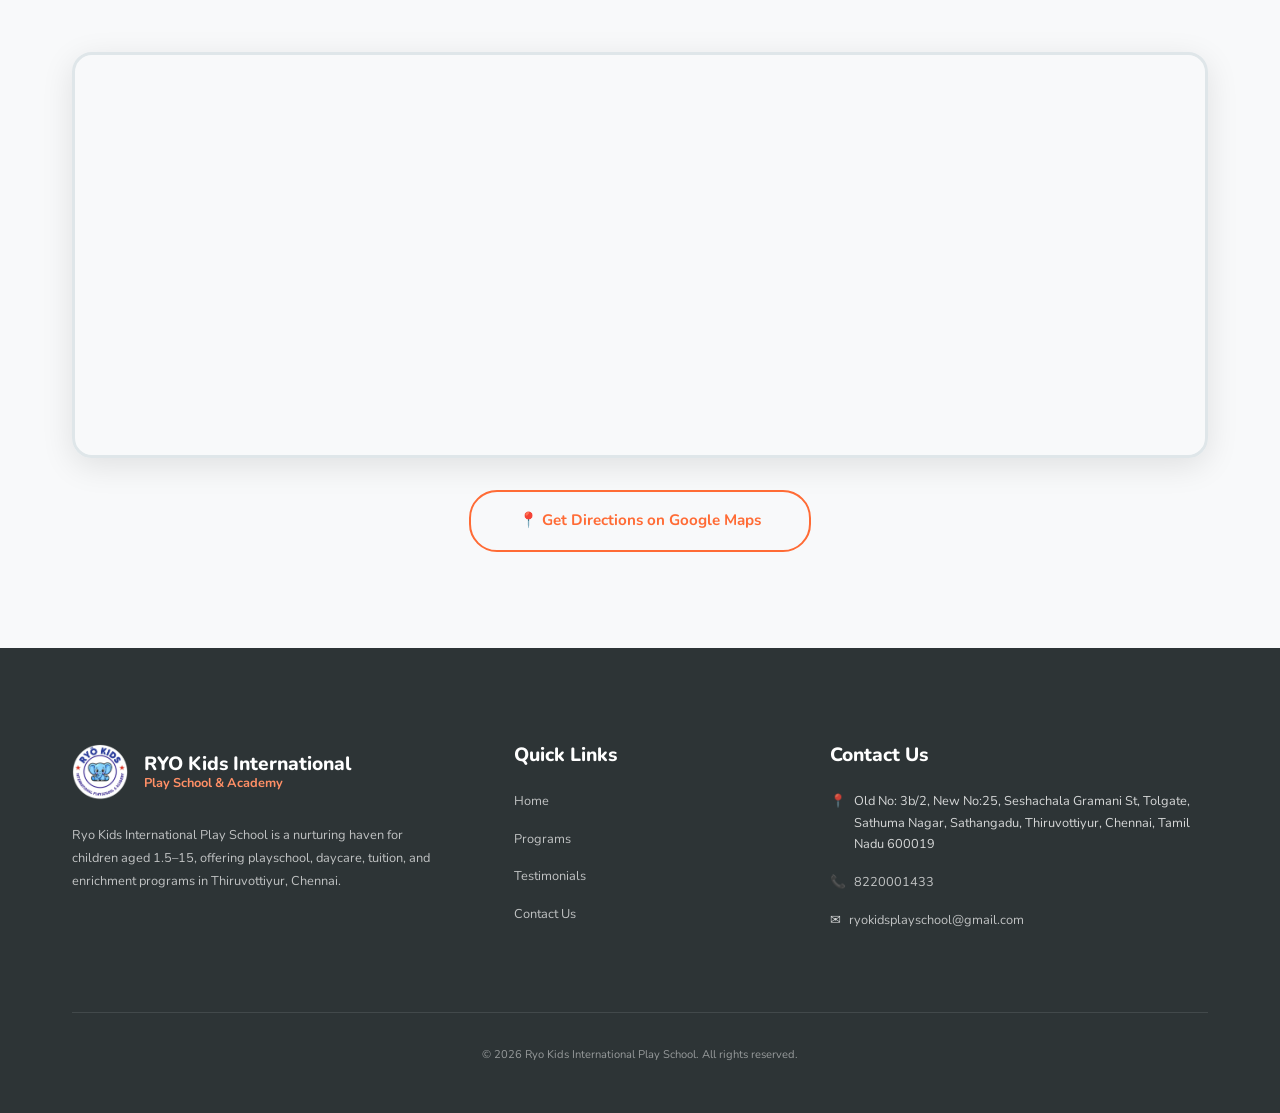
==== commit 56f222a9: "gsc and image cache adde" ====
--- a/contact.html
+++ b/contact.html
@@ -7,6 +7,7 @@
   <meta name="description" content="Contact Ryo Kids International Play School for enrollments, fees, and schedules. Visit us at Thiruvottiyur, Chennai or call 8220001433.">
   <meta name="keywords" content="contact Ryo Kids, playschool enrollment Chennai, daycare admission Thiruvottiyur, kids program enquiry">
   <meta name="robots" content="index, follow">
+  <meta name="google-site-verification" content="6ZugREjuafzNDoORmCs0Cfgq9xU_PKyqQUPVaTfYRO0">
   <link rel="canonical" href="http://ryokidsplayschool.com/contact.html">
 
   <!-- Open Graph -->
@@ -21,7 +22,7 @@
   <link rel="preconnect" href="https://fonts.gstatic.com" crossorigin>
   <link href="https://fonts.googleapis.com/css2?family=Nunito:wght@400;600;700;800&display=swap" rel="stylesheet">
 
-  <link rel="icon" type="image/x-icon" href="images/favicon.ico">
+  <link rel="icon" type="image/png" href="images/logo.png">
   <link rel="stylesheet" href="index.css">
 
   <!-- Google reCAPTCHA -->
@@ -163,11 +164,11 @@
                 <h4>⏰ Office Hours</h4>
                 <div class="office-hours-item">
                   <span>Playschool & Daycare</span>
-                  <strong>Mon–Sat, 9:00 AM – 5:00 PM</strong>
+                  <strong>Mon–Fri, 9:00 AM – 5:00 PM</strong>
                 </div>
                 <div class="office-hours-item">
                   <span>Tuition Classes</span>
-                  <strong>Mon–Sat, 6:00 PM – 8:30 PM</strong>
+                  <strong>Mon–Fri, 6:00 PM – 8:30 PM</strong>
                 </div>
                 <div class="office-hours-item">
                   <span>Extracurriculars</span>
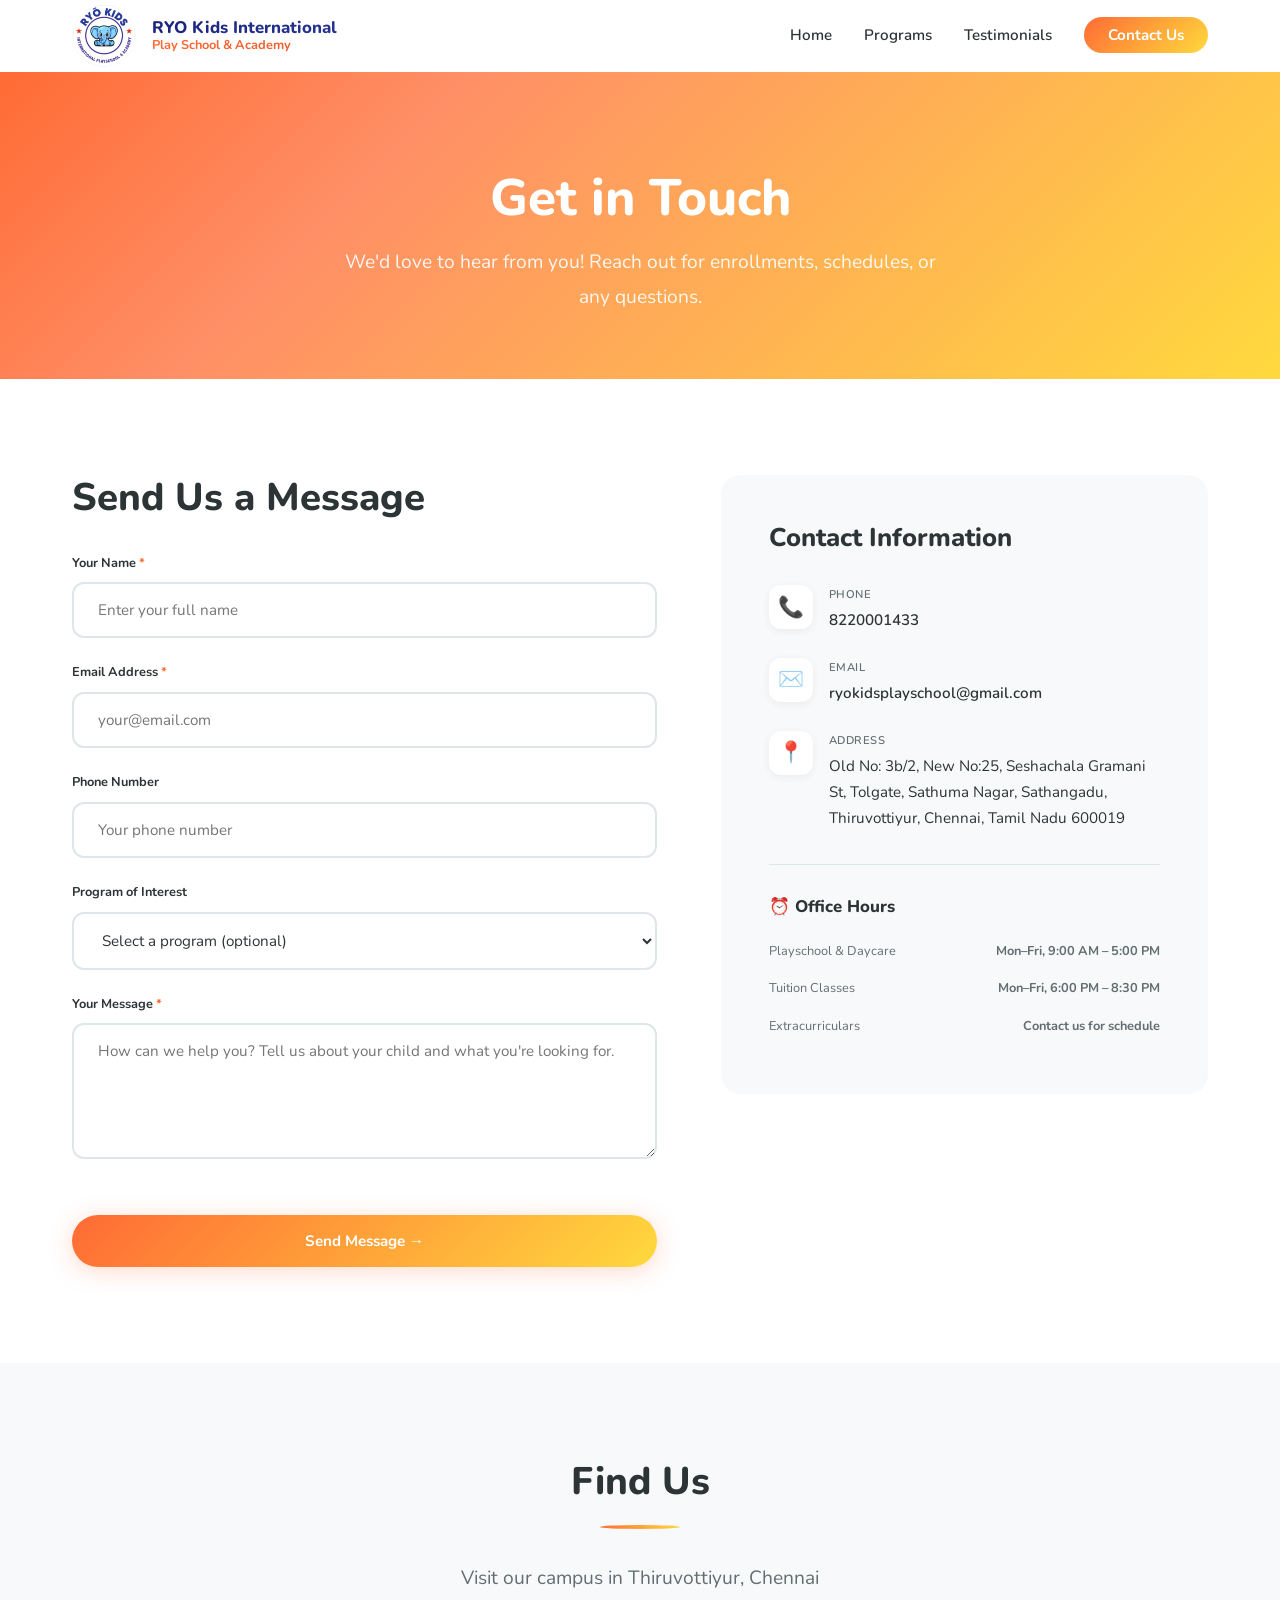
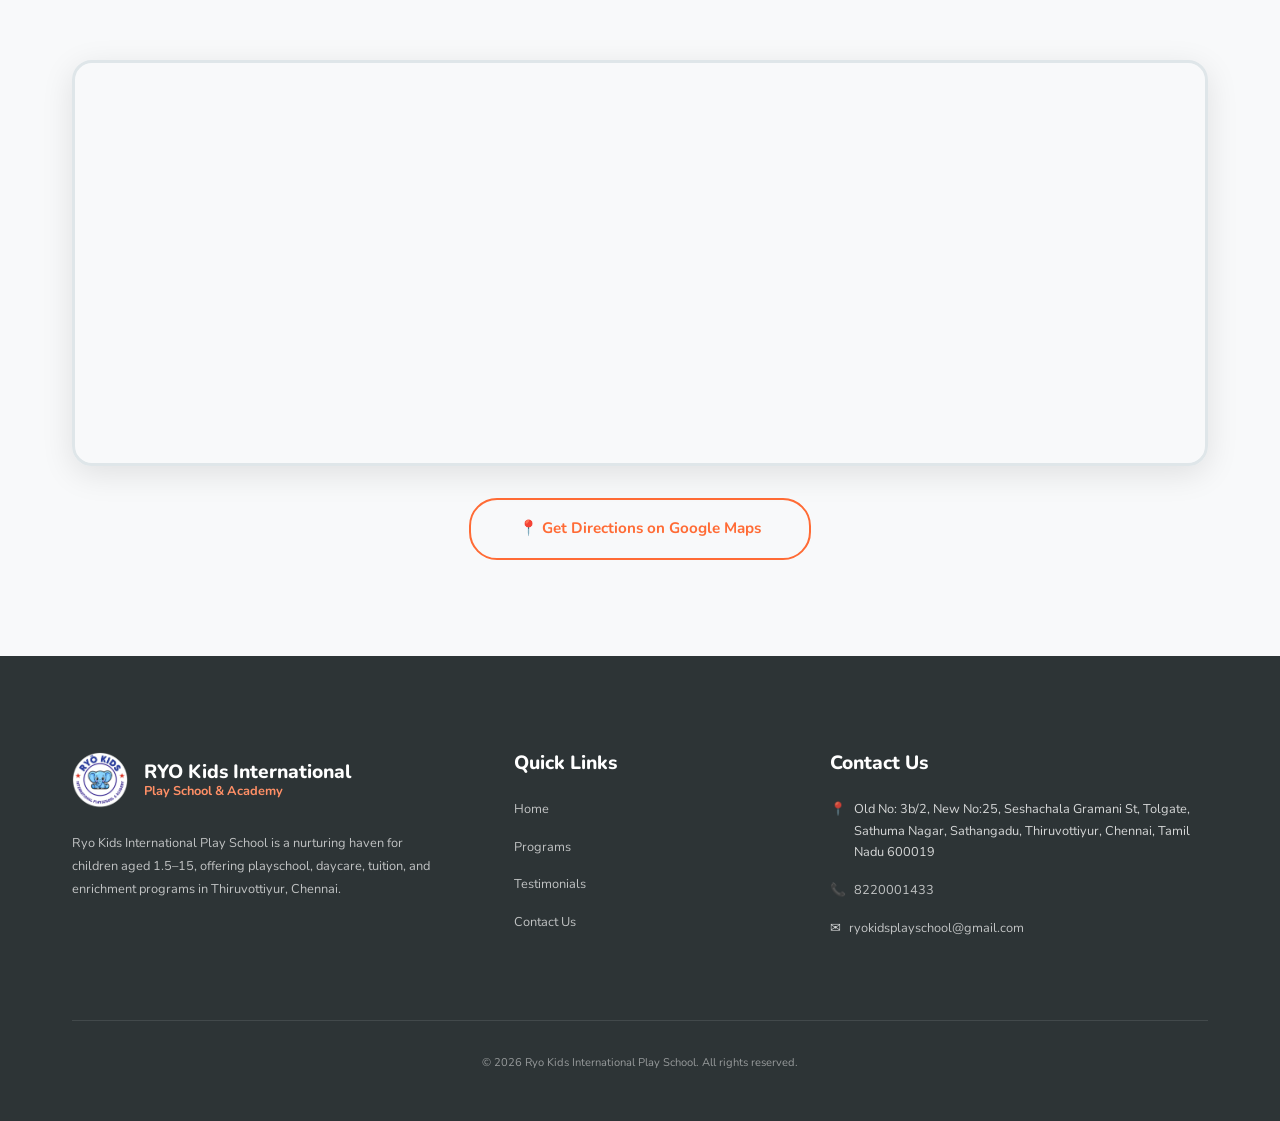
==== commit 10a84ad3: "image changed" ====
--- a/contact.html
+++ b/contact.html
@@ -3,19 +3,20 @@
 <head>
   <meta charset="UTF-8">
   <meta name="viewport" content="width=device-width, initial-scale=1.0">
-  <title>Contact Us | Ryo Kids International Play School</title>
-  <meta name="description" content="Contact Ryo Kids International Play School for enrollments, fees, and schedules. Visit us at Thiruvottiyur, Chennai or call 8220001433.">
+  <title>Contact Us | RYO Kids International Play School & Academy</title>
+  <meta name="description" content="Contact RYO Kids International Play School & Academy for enrollments, fees, and schedules. Visit us at Thiruvottiyur, Chennai or call 8220001433.">
   <meta name="keywords" content="contact Ryo Kids, playschool enrollment Chennai, daycare admission Thiruvottiyur, kids program enquiry">
   <meta name="robots" content="index, follow">
   <meta name="google-site-verification" content="6ZugREjuafzNDoORmCs0Cfgq9xU_PKyqQUPVaTfYRO0">
   <link rel="canonical" href="http://ryokidsplayschool.com/contact.html">
 
   <!-- Open Graph -->
-  <meta property="og:title" content="Contact Us | Ryo Kids International Play School">
+  <meta property="og:site_name" content="RYO Kids International Play School & Academy">
+  <meta property="og:title" content="Contact Us | RYO Kids International Play School & Academy">
   <meta property="og:description" content="Get in touch for enrollments, schedules, and fees. We're in Thiruvottiyur, Chennai.">
   <meta property="og:type" content="website">
   <meta property="og:url" content="http://ryokidsplayschool.com/contact.html">
-  <meta property="og:image" content="http://ryokidsplayschool.com/images/playschool.png">
+  <meta property="og:image" content="http://ryokidsplayschool.com/images/logo.png">
 
   <!-- Google Fonts -->
   <link rel="preconnect" href="https://fonts.googleapis.com">
@@ -114,8 +115,9 @@
                 <span class="form-error-text">Please enter your message</span>
               </div>
 
-              <!-- Google reCAPTCHA — Replace YOUR_RECAPTCHA_SITE_KEY with your actual key -->
-              <div class="g-recaptcha" data-sitekey="YOUR_RECAPTCHA_SITE_KEY"></div>
+              <!-- Google reCAPTCHA -->
+              <div class="g-recaptcha" data-sitekey="6LfJ96YsAAAAAHjkoC3gUjPMFDgYazRe-BqW299d" id="recaptcha-widget"></div>
+              <span class="form-error-text" id="recaptcha-error">Please complete the reCAPTCHA</span>
 
               <button type="submit" class="btn-primary" id="submit-btn" style="width: 100%; justify-content: center;">Send Message →</button>
 
--- a/index.css
+++ b/index.css
@@ -467,21 +467,24 @@
   align-items: center;
   position: relative;
   overflow: hidden;
-  background: var(--gradient-hero);
-}
-
+  background: url('images/hero-bg.jpg') center center / cover no-repeat;
+}
+
+/* Dark overlay for text readability over the colorful mural */
 .hero::before {
   content: '';
   position: absolute;
-  top: -50%;
-  right: -20%;
-  width: 600px;
-  height: 600px;
-  border-radius: 50%;
-  background: rgba(255,255,255,0.1);
-  animation: float 8s ease-in-out infinite;
-}
-
+  inset: 0;
+  background: linear-gradient(
+    135deg,
+    rgba(0, 0, 0, 0.55) 0%,
+    rgba(0, 0, 0, 0.35) 40%,
+    rgba(0, 0, 0, 0.45) 100%
+  );
+  z-index: 0;
+}
+
+/* Decorative floating circle (subtle, on top of overlay) */
 .hero::after {
   content: '';
   position: absolute;
@@ -490,8 +493,9 @@
   width: 400px;
   height: 400px;
   border-radius: 50%;
-  background: rgba(255,255,255,0.08);
+  background: rgba(255,255,255,0.06);
   animation: float 6s ease-in-out infinite reverse;
+  z-index: 0;
 }
 
 .hero-content {
@@ -504,14 +508,19 @@
 .hero h1 {
   color: var(--color-white);
   margin-bottom: var(--space-lg);
-  text-shadow: 0 2px 8px rgba(0,0,0,0.1);
+  text-shadow:
+    0 2px 12px rgba(0,0,0,0.5),
+    0 4px 24px rgba(0,0,0,0.3);
+  letter-spacing: 0.5px;
 }
 
 .hero p {
-  color: rgba(255,255,255,0.9);
+  color: rgba(255,255,255,0.95);
   font-size: var(--fs-lg);
   max-width: 700px;
   margin: 0 auto var(--space-2xl);
+  text-shadow: 0 1px 8px rgba(0,0,0,0.4);
+  font-weight: 600;
 }
 
 .hero-buttons {
@@ -543,11 +552,12 @@
   width: 100%;
   height: 220px;
   object-fit: cover;
+  animation: imageBreathe 8s ease-in-out infinite;
   transition: transform var(--transition-normal);
 }
 
 .program-card:hover img {
-  transform: scale(1.05);
+  transform: scale(1.1);
 }
 
 .program-card-content {
@@ -608,15 +618,24 @@
   position: relative;
 }
 
+@keyframes imageBreathe {
+  0% { transform: scale(1); }
+  50% { transform: scale(1.06); }
+  100% { transform: scale(1); }
+}
+
 .program-section-image img {
   width: 100%;
   height: 400px;
   object-fit: cover;
-  transition: transform var(--transition-slow);
+  border-radius: var(--radius-lg);
+  display: block;
+  animation: imageBreathe 8s ease-in-out infinite;
+  transition: all var(--transition-slow);
 }
 
 .program-section:hover .program-section-image img {
-  transform: scale(1.03);
+  transform: scale(1.1);
 }
 
 .program-section-image::after {
@@ -870,6 +889,25 @@
   background: #ffeaea;
   color: #c0392b;
   border: 1px solid #e74c3c;
+}
+
+/* reCAPTCHA widget */
+.g-recaptcha {
+  margin-bottom: var(--space-sm);
+}
+
+#recaptcha-error {
+  display: none;
+  font-size: var(--fs-xs);
+  color: #e74c3c;
+  margin-bottom: var(--space-md);
+}
+
+@media (max-width: 400px) {
+  .g-recaptcha {
+    transform: scale(0.85);
+    transform-origin: 0 0;
+  }
 }
 
 /* Contact Info Sidebar */
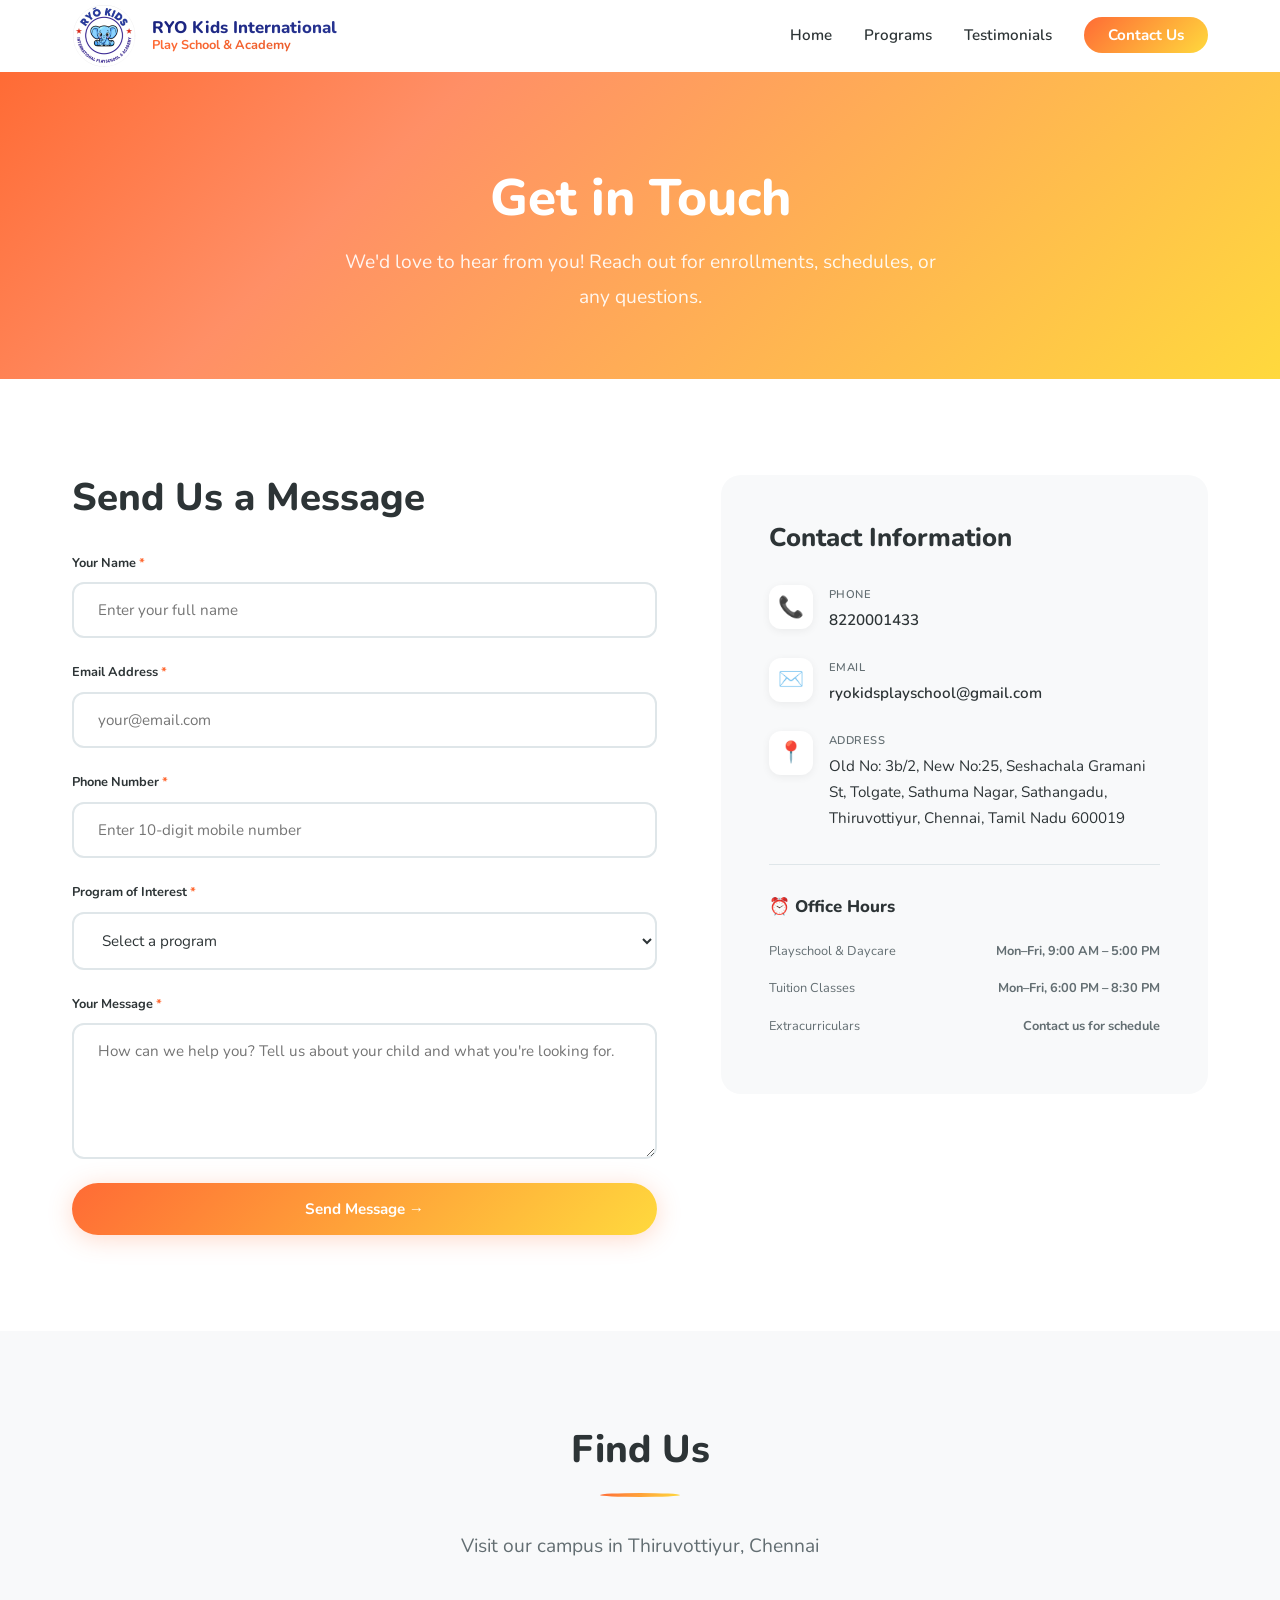
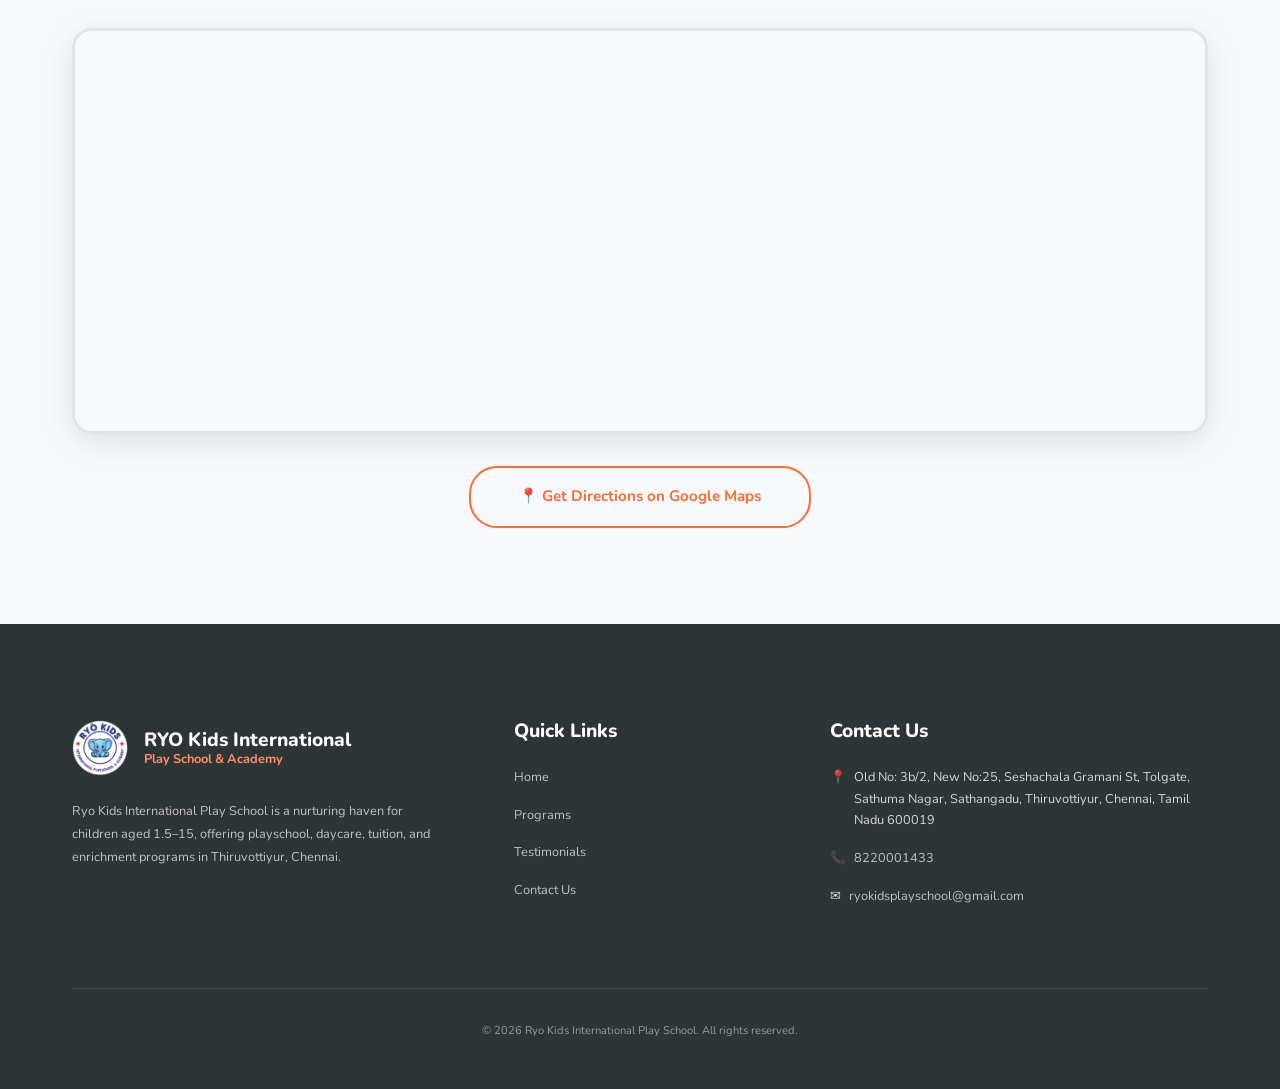
==== commit 63af5a28: "Form validation added" ====
--- a/contact.html
+++ b/contact.html
@@ -25,9 +25,6 @@
 
   <link rel="icon" type="image/png" href="images/logo.png">
   <link rel="stylesheet" href="index.css">
-
-  <!-- Google reCAPTCHA -->
-  <script src="https://www.google.com/recaptcha/api.js" async defer></script>
 
   <!-- Google Analytics -->
   <script async src="https://www.googletagmanager.com/gtag/js?id=G-XXXXXXXXXX"></script>
@@ -89,14 +86,15 @@
               </div>
 
               <div class="form-group">
-                <label for="phone">Phone Number</label>
-                <input type="tel" id="phone" name="phone" placeholder="Your phone number" autocomplete="tel">
-              </div>
-
-              <div class="form-group">
-                <label for="program">Program of Interest</label>
-                <select id="program" name="program">
-                  <option value="">Select a program (optional)</option>
+                <label for="phone">Phone Number <span style="color: var(--color-primary);">*</span></label>
+                <input type="tel" id="phone" name="phone" required placeholder="Enter 10-digit mobile number" autocomplete="tel" maxlength="10" pattern="[0-9]{10}" inputmode="numeric">
+                <span class="form-error-text">Please enter a valid 10-digit mobile number</span>
+              </div>
+
+              <div class="form-group">
+                <label for="program">Program of Interest <span style="color: var(--color-primary);">*</span></label>
+                <select id="program" name="program" required>
+                  <option value="">Select a program</option>
                   <option value="playschool">Playschool & Daycare</option>
                   <option value="tuition">Tuition (Grades 1–10)</option>
                   <option value="drawing">Drawing</option>
@@ -107,6 +105,7 @@
                   <option value="yoga">Yoga</option>
                   <option value="tenth-grade">10th Grade Special Coaching</option>
                 </select>
+                <span class="form-error-text">Please select a program</span>
               </div>
 
               <div class="form-group">
@@ -114,10 +113,6 @@
                 <textarea id="message" name="message" rows="5" required placeholder="How can we help you? Tell us about your child and what you're looking for."></textarea>
                 <span class="form-error-text">Please enter your message</span>
               </div>
-
-              <!-- Google reCAPTCHA -->
-              <div class="g-recaptcha" data-sitekey="6LfJ96YsAAAAAHjkoC3gUjPMFDgYazRe-BqW299d" id="recaptcha-widget"></div>
-              <span class="form-error-text" id="recaptcha-error">Please complete the reCAPTCHA</span>
 
               <button type="submit" class="btn-primary" id="submit-btn" style="width: 100%; justify-content: center;">Send Message →</button>
 
--- a/index.css
+++ b/index.css
@@ -889,25 +889,6 @@
   background: #ffeaea;
   color: #c0392b;
   border: 1px solid #e74c3c;
-}
-
-/* reCAPTCHA widget */
-.g-recaptcha {
-  margin-bottom: var(--space-sm);
-}
-
-#recaptcha-error {
-  display: none;
-  font-size: var(--fs-xs);
-  color: #e74c3c;
-  margin-bottom: var(--space-md);
-}
-
-@media (max-width: 400px) {
-  .g-recaptcha {
-    transform: scale(0.85);
-    transform-origin: 0 0;
-  }
 }
 
 /* Contact Info Sidebar */
